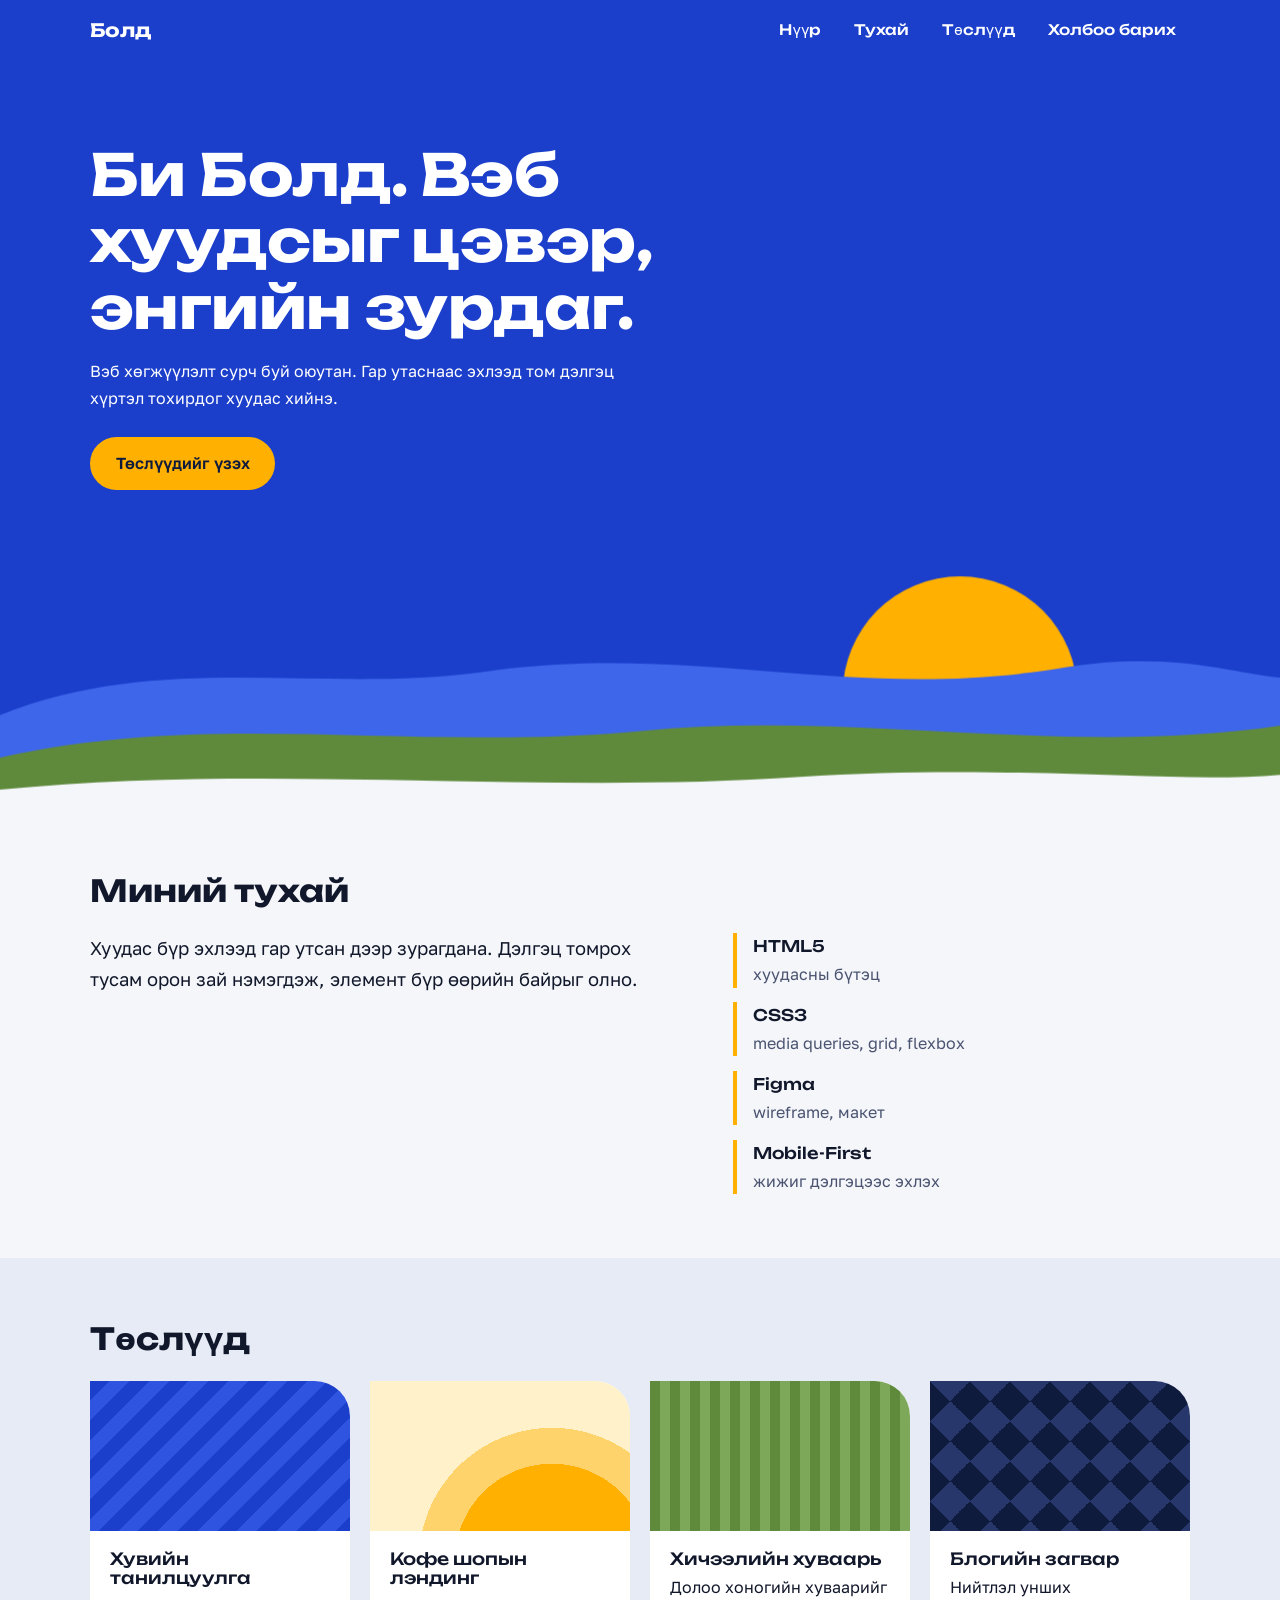
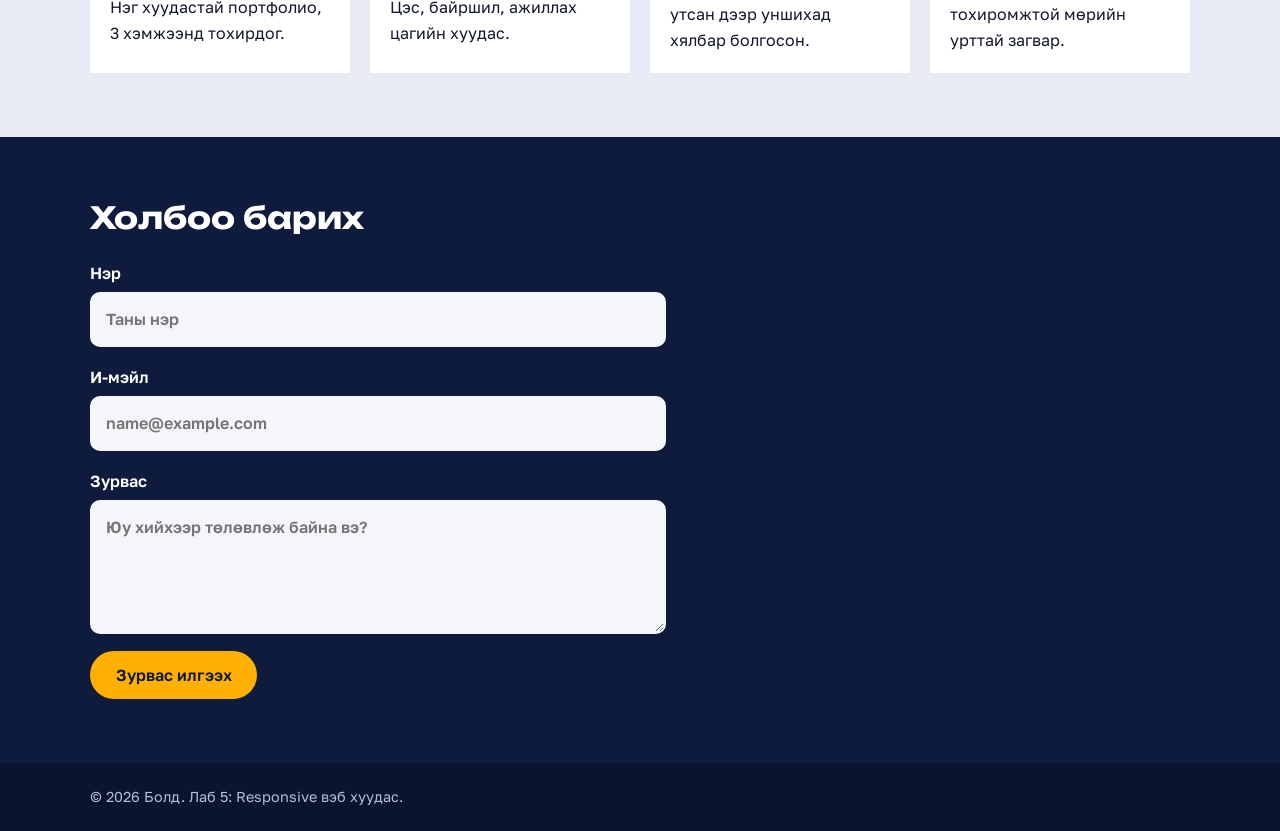
==== index.html @ d48f2f53 "lab5 initial commit" ====
<!DOCTYPE html>
<html lang="mn">
<head>
  <meta charset="UTF-8">
  <meta name="viewport" content="width=device-width, initial-scale=1.0">
  <title>Болд – вэб загвар</title>
  <link rel="preconnect" href="https://fonts.googleapis.com">
  <link rel="preconnect" href="https://fonts.gstatic.com" crossorigin>
  <link href="https://fonts.googleapis.com/css2?family=Golos+Text:wght@400;600&family=Unbounded:wght@500;700&display=swap" rel="stylesheet">
  <link rel="stylesheet" href="style.css">
</head>
<body>
 
  <header class="header">
    <a class="logo" href="#home">Болд</a>
 
    <!-- Гар утасны цэс: CSS-only (checkbox) -->
    <input type="checkbox" id="menu-toggle" class="menu-toggle" aria-label="Цэс нээх/хаах">
    <label for="menu-toggle" class="burger" aria-hidden="true"><span></span><span></span></label>
 
    <nav class="nav" aria-label="Үндсэн цэс">
      <ul>
        <li><a href="#home">Нүүр</a></li>
        <li><a href="#about">Тухай</a></li>
        <li><a href="#projects">Төслүүд</a></li>
        <li><a href="#contact">Холбоо барих</a></li>
      </ul>
    </nav>
  </header>
 
  <main>
    <section id="home" class="hero">
      <div class="hero-text">
        <h1>Би Болд. Вэб хуудсыг цэвэр, энгийн зурдаг.</h1>
        <p>Вэб хөгжүүлэлт сурч буй оюутан. Гар утаснаас эхлээд том дэлгэц хүртэл тохирдог хуудас хийнэ.</p>
        <a href="#projects" class="btn">Төслүүдийг үзэх</a>
      </div>
 
      <!-- Тал нутгийн үүр цайх: нар аажмаар мандана -->
      <svg class="landscape" viewBox="0 0 1200 300" preserveAspectRatio="xMidYMax slice" aria-hidden="true">
        <g class="sun"><circle cx="900" cy="190" r="110" fill="#FFB000"/></g>
        <path d="M0 210 C150 150 300 190 450 170 C650 140 800 200 1000 165 C1100 150 1150 170 1200 175 L1200 300 L0 300 Z" fill="#3E66EA"/>
        <path d="M0 250 C200 205 380 245 600 225 C800 205 1000 250 1200 220 L1200 300 L0 300 Z" fill="#5F8A3C"/>
        <path d="M0 280 C250 255 500 285 750 268 C950 255 1100 275 1200 266 L1200 300 L0 300 Z" fill="#F4F6FA"/>
      </svg>
    </section>
 
    <section id="about" class="section">
      <h2>Миний тухай</h2>
      <div class="about-grid">
        <p class="lead">Хуудас бүр эхлээд гар утсан дээр зурагдана. Дэлгэц томрох тусам орон зай нэмэгдэж, элемент бүр өөрийн байрыг олно.</p>
        <dl class="skills">
          <div><dt>HTML5</dt><dd>хуудасны бүтэц</dd></div>
          <div><dt>CSS3</dt><dd>media queries, grid, flexbox</dd></div>
          <div><dt>Figma</dt><dd>wireframe, макет</dd></div>
          <div><dt>Mobile-First</dt><dd>жижиг дэлгэцээс эхлэх</dd></div>
        </dl>
      </div>
    </section>
 
    <section id="projects" class="section projects">
      <h2>Төслүүд</h2>
      <div class="cards">
        <article class="card c1"><div class="thumb"></div><h3>Хувийн танилцуулга</h3><p>Нэг хуудастай портфолио, 3 хэмжээнд тохирдог.</p></article>
        <article class="card c2"><div class="thumb"></div><h3>Кофе шопын лэндинг</h3><p>Цэс, байршил, ажиллах цагийн хуудас.</p></article>
        <article class="card c3"><div class="thumb"></div><h3>Хичээлийн хуваарь</h3><p>Долоо хоногийн хуваарийг утсан дээр уншихад хялбар болгосон.</p></article>
        <article class="card c4"><div class="thumb"></div><h3>Блогийн загвар</h3><p>Нийтлэл унших тохиромжтой мөрийн урттай загвар.</p></article>
      </div>
    </section>
 
    <section id="contact" class="section contact">
      <h2>Холбоо барих</h2>
      <form class="form" action="#" onsubmit="return false">
        <label>Нэр <input type="text" placeholder="Таны нэр" autocomplete="name"></label>
        <label>И-мэйл <input type="email" placeholder="name@example.com" autocomplete="email"></label>
        <label>Зурвас <textarea rows="4" placeholder="Юу хийхээр төлөвлөж байна вэ?"></textarea></label>
        <button class="btn" type="submit">Зурвас илгээх</button>
      </form>
    </section>
  </main>
 
  <footer class="footer">
    <p>&copy; 2026 Болд. Лаб 5: Responsive вэб хуудас.</p>
  </footer>
 
</body>
</html>
---- style.css ----
:root {
  --sky: #1B3FCB;
  --sun: #FFB000;
  --steppe: #5F8A3C;
  --snow: #F4F6FA;
  --night: #0F1B3D;
  --ink: #12182B;
 
  --display: "Unbounded", "Arial Black", system-ui, sans-serif;
  --text: "Golos Text", system-ui, -apple-system, "Segoe UI", Roboto, Arial, sans-serif;
}
 
*, *::before, *::after { box-sizing: border-box; }
 
html { scroll-behavior: smooth; }
 
body {
  margin: 0;
  font-family: var(--text);
  font-size: 1rem;
  line-height: 1.65;
  color: var(--ink);
  background: var(--snow);
  overflow-x: hidden;                 /* хэвтээ скролл үүсэхээс сэргийлнэ */
}
 
img, svg, video { max-width: 100%; }
h1, h2, h3, p, dd, dt, a, label { overflow-wrap: anywhere; }
 
a { color: inherit; }
:focus-visible { outline: 3px solid var(--sun); outline-offset: 3px; }
 
h1, h2, h3 { font-family: var(--display); line-height: 1.15; margin: 0; }
 
/* Бүх хэсгийн хажуугийн зай нэг дор */
.header, .hero, .section, .footer { padding-inline: 1rem; }
 
/* ---------- Header + навигаци (гар утас) ---------- */
.header {
  position: sticky;
  top: 0;
  z-index: 10;
  display: flex;
  align-items: center;
  justify-content: space-between;
  padding-block: 0.7rem;
  background: var(--sky);
  color: #fff;
}
.logo {
  font-family: var(--display);
  font-weight: 700;
  font-size: 1.15rem;
  text-decoration: none;
}
 
.menu-toggle { position: absolute; opacity: 0; pointer-events: none; }
 
.burger {
  display: grid;
  gap: 7px;
  width: 44px;
  height: 44px;
  place-content: center;
  cursor: pointer;
}
.burger span {
  display: block;
  width: 26px;
  height: 3px;
  background: var(--sun);
  border-radius: 2px;
  transition: transform 0.25s;
}
.menu-toggle:focus-visible ~ .burger { outline: 3px solid var(--sun); outline-offset: 2px; }
.menu-toggle:checked ~ .burger span:first-child { transform: translateY(5px) rotate(45deg); }
.menu-toggle:checked ~ .burger span:last-child  { transform: translateY(-5px) rotate(-45deg); }
 
/* Цэс нь гар утсан дээр толгойн доор бүтэн өргөнөөр задарна */
.nav {
  position: absolute;
  top: 100%;
  left: 0;
  right: 0;
  background: var(--night);
  max-height: 0;
  overflow: hidden;
  transition: max-height 0.3s ease;
}
.nav ul { list-style: none; margin: 0; padding: 0; }
.nav a {
  display: block;
  padding: 1.1rem 1rem;
  font-family: var(--display);
  font-weight: 500;
  font-size: 1.05rem;
  color: #fff;
  text-decoration: none;
  border-top: 1px solid rgba(255, 255, 255, 0.15);
}
.nav a:hover { color: var(--sun); }
.menu-toggle:checked ~ .nav { max-height: 420px; }
 
/* ---------- Hero ---------- */
.hero {
  position: relative;
  overflow: hidden;                 /* SVG хэмжээнээс халихгүй */
  padding-block: 2.5rem 15rem;      /* доод зай = ландшафтын өндөр, текст давхцахгүй */
  background: var(--sky);
  color: #fff;
}
.hero-text { position: relative; z-index: 1; max-width: 38rem; }
.hero h1 { font-weight: 700; font-size: clamp(1.7rem, 8vw, 2.4rem); letter-spacing: -0.01em; }
.hero p { margin: 1.1rem 0 1.6rem; max-width: 34rem; }
 
.landscape {
  position: absolute;
  left: 0;
  bottom: -1px;
  width: 100%;
  height: 12.5rem;
  display: block;
}
.sun { transform-box: fill-box; animation: rise 1.8s cubic-bezier(.2, .7, .2, 1) both; }
@keyframes rise { from { transform: translateY(110px); } to { transform: translateY(0); } }
 
.btn {
  display: inline-block;
  padding: 0.85rem 1.6rem;
  background: var(--sun);
  color: var(--night);
  font-family: var(--text);
  font-weight: 600;
  font-size: 1rem;
  border: 0;
  border-radius: 999px;
  text-decoration: none;
  cursor: pointer;
}
.btn:hover { background: #fff; }
 
/* ---------- Section-ууд ---------- */
.section { padding-block: 3rem; }
.section h2 { font-size: clamp(1.4rem, 6vw, 1.9rem); margin-bottom: 1.5rem; }
 
.about-grid { display: grid; grid-template-columns: 1fr; gap: 2rem; }
.lead { margin: 0; font-size: 1.15rem; max-width: 36rem; }
 
.skills { margin: 0; display: grid; gap: 0.9rem; }
.skills div { padding-left: 1rem; border-left: 4px solid var(--sun); }
.skills dt { font-family: var(--display); font-weight: 500; font-size: 1rem; }
.skills dd { margin: 0.1rem 0 0; color: #4a5370; }
 
/* ---------- Төслүүд ---------- */
.projects { background: #E6EBF5; }
.cards { display: grid; grid-template-columns: 1fr; gap: 1.25rem; }
.card {
  background: #fff;
  border-radius: 0 2.2rem 0 0;      /* зөвхөн нэг булан нь бөөрөнхий */
  overflow: hidden;
  padding-bottom: 1.25rem;
}
.card h3 { font-weight: 500; font-size: 1.05rem; margin: 1.1rem 1.25rem 0.4rem; }
.card p { margin: 0 1.25rem; }
 
.thumb { height: 120px; }
.c1 .thumb { background: repeating-linear-gradient(135deg, var(--sky) 0 14px, #2F55E0 14px 28px); }
.c2 .thumb { background: radial-gradient(circle at 70% 120%, var(--sun) 0 38%, #FFD36B 38% 52%, #FFF1C9 52%); }
.c3 .thumb { background: repeating-linear-gradient(90deg, var(--steppe) 0 10px, #7DA85A 10px 20px); }
.c4 .thumb { background: conic-gradient(from 45deg at 50% 50%, var(--night) 0 25%, #27366B 0 50%, var(--night) 0 75%, #27366B 0) 0 0 / 40px 40px; }
 
/* ---------- Холбоо барих ---------- */
.contact { background: var(--night); color: #fff; }
.form { display: grid; gap: 1.1rem; max-width: 36rem; }
.form label { display: grid; gap: 0.35rem; font-weight: 600; }
.form input, .form textarea {
  width: 100%;
  padding: 0.75rem 0.9rem;
  font: inherit;
  color: var(--ink);
  background: var(--snow);
  border: 2px solid transparent;
  border-radius: 10px;
}
.form input:focus, .form textarea:focus { border-color: var(--sun); outline: none; }
.form .btn { justify-self: start; }
 
.footer { padding-block: 1.4rem; background: #0A1330; color: #b6bfd8; font-size: 0.9rem; }
.footer p { margin: 0; }
 
/* =========================================================
   ТАБЛЕТ: >= 768px
   ========================================================= */
@media (min-width: 768px) {
  .header, .hero, .section, .footer { padding-inline: 2rem; }
 
  /* Burger-г нууж, цэсийг хэвтээ болгоно */
  .burger { display: none; }
  .nav {
    position: static;
    max-height: none;
    overflow: visible;
    background: transparent;
  }
  .nav ul { display: flex; gap: 0.25rem; }
  .nav a {
    padding: 0.5rem 0.9rem;
    font-size: 0.9rem;
    border: 0;
    border-radius: 999px;
  }
  .nav a:hover { background: rgba(255, 255, 255, 0.14); color: #fff; }
 
  .hero { padding-block: 4rem 18rem; }
  .hero h1 { font-size: clamp(2.2rem, 5.5vw, 3.2rem); }
  .landscape { height: 16rem; }
 
  .section { padding-block: 4rem; }
  .about-grid { grid-template-columns: 1.3fr 1fr; align-items: start; gap: 3rem; }
  .cards { grid-template-columns: repeat(2, 1fr); }
}
 
/* =========================================================
   КОМПЬЮТЕР: >= 1024px
   ========================================================= */
@media (min-width: 1024px) {
  /* контентыг 1100px-ээр хязгаарлана */
  .header, .hero, .section, .footer {
    padding-inline: max(2rem, calc((100% - 1100px) / 2));
  }
  .hero { padding-block: 5rem 20rem; }
  .hero h1 { font-size: 3.6rem; }
  .landscape { height: 20rem; }
 
  .cards { grid-template-columns: repeat(4, 1fr); }
  .thumb { height: 150px; }
}
 
/* Хөдөлгөөн багасгах тохиргоотой хэрэглэгчид */
@media (prefers-reduced-motion: reduce) {
  html { scroll-behavior: auto; }
  .sun { animation: none; }
  .nav, .burger span { transition: none; }
}
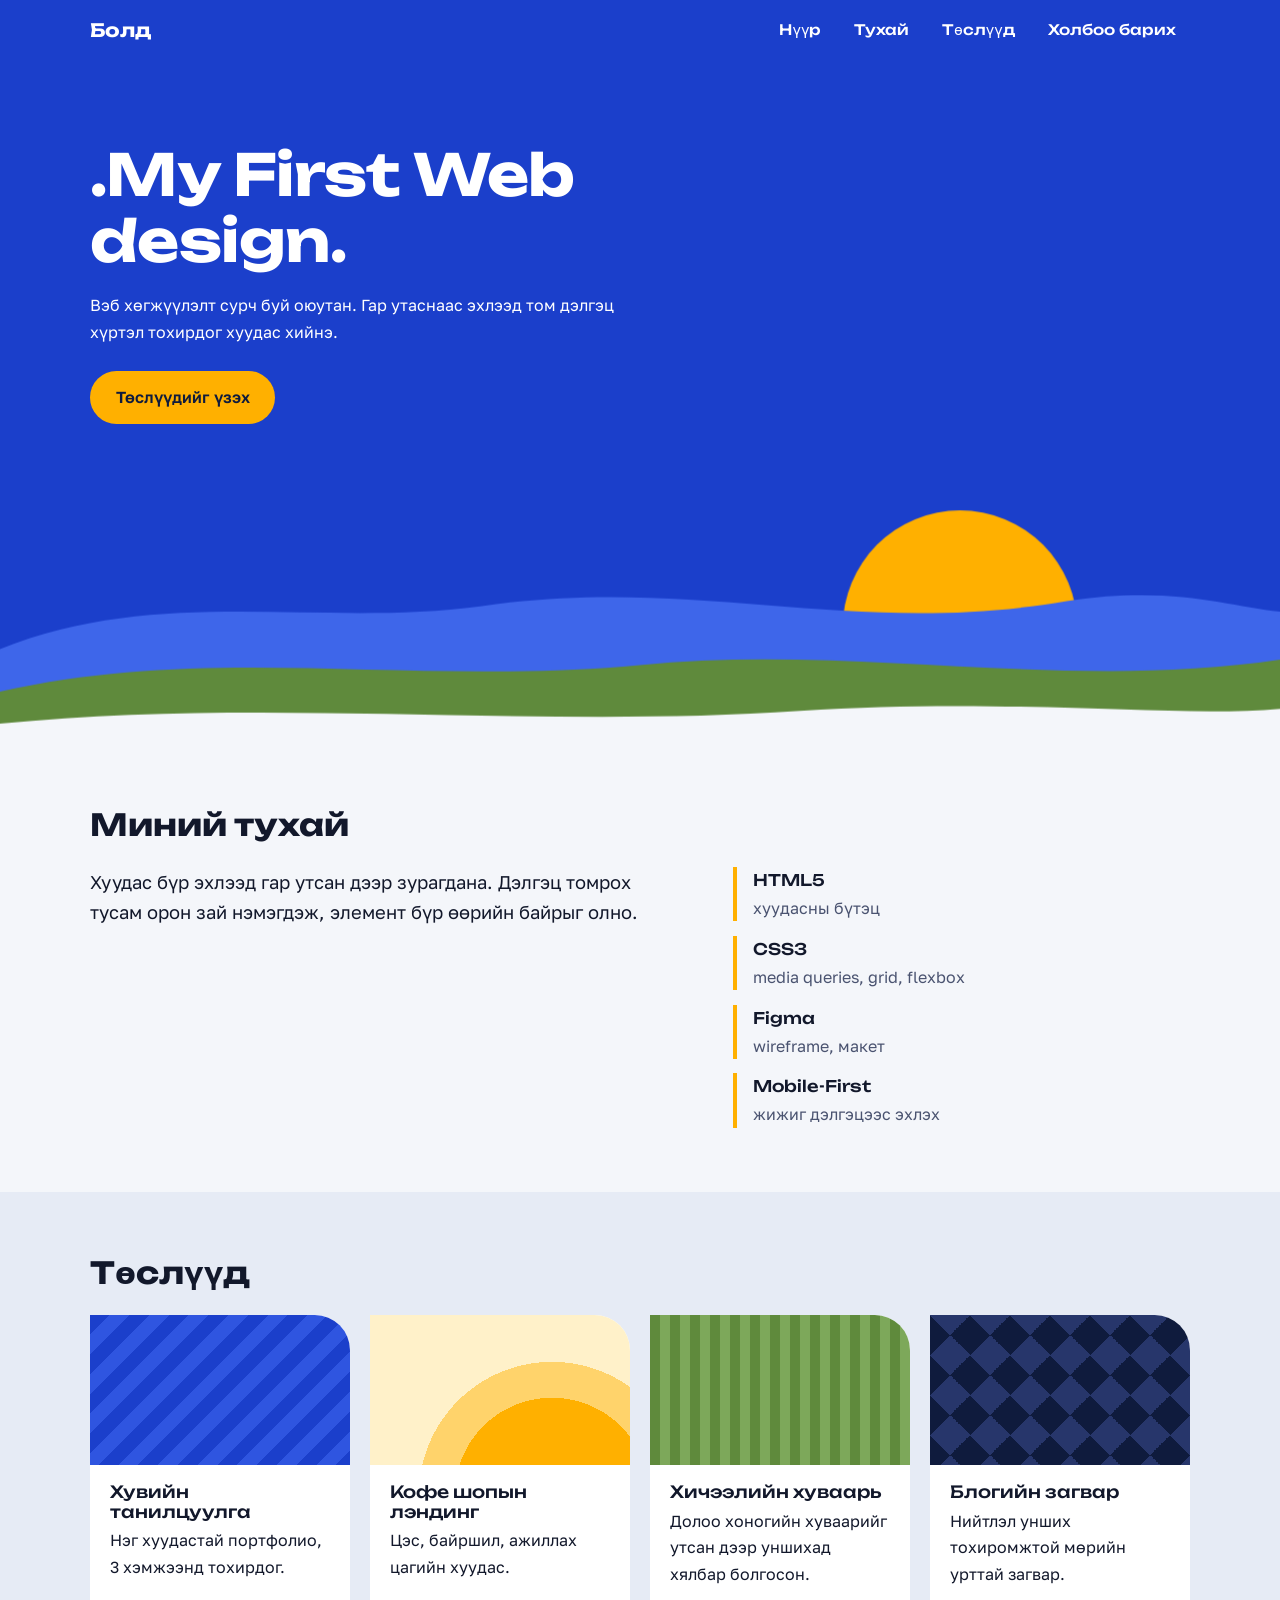
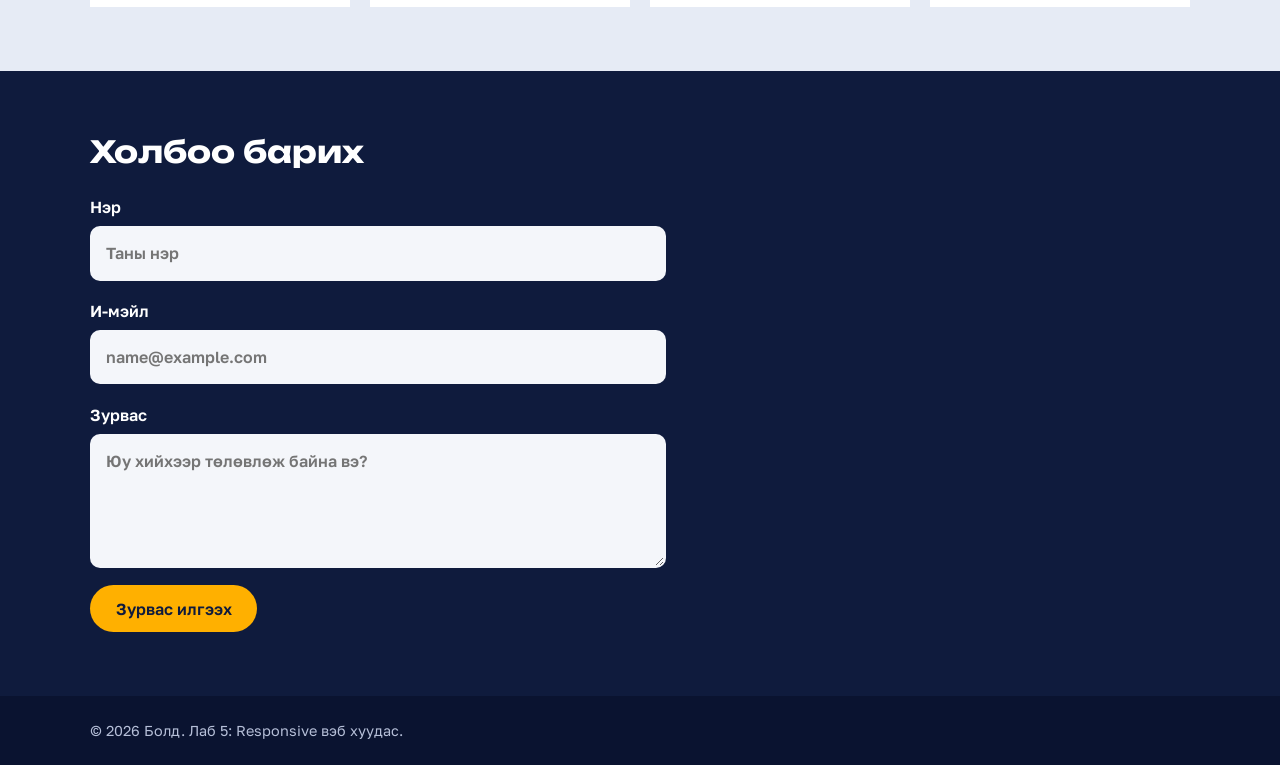
==== commit a28e0acb: "Update title and heading in index.html" ====
--- a/index.html
+++ b/index.html
@@ -3,7 +3,7 @@
 <head>
   <meta charset="UTF-8">
   <meta name="viewport" content="width=device-width, initial-scale=1.0">
-  <title>Болд – вэб загвар</title>
+  <title>Someone – вэб загвар</title>
   <link rel="preconnect" href="https://fonts.googleapis.com">
   <link rel="preconnect" href="https://fonts.gstatic.com" crossorigin>
   <link href="https://fonts.googleapis.com/css2?family=Golos+Text:wght@400;600&family=Unbounded:wght@500;700&display=swap" rel="stylesheet">
@@ -31,7 +31,7 @@
   <main>
     <section id="home" class="hero">
       <div class="hero-text">
-        <h1>Би Болд. Вэб хуудсыг цэвэр, энгийн зурдаг.</h1>
+        <h1>.My First Web design.</h1>
         <p>Вэб хөгжүүлэлт сурч буй оюутан. Гар утаснаас эхлээд том дэлгэц хүртэл тохирдог хуудас хийнэ.</p>
         <a href="#projects" class="btn">Төслүүдийг үзэх</a>
       </div>
@@ -84,4 +84,4 @@
   </footer>
  
 </body>
-</html>+</html>
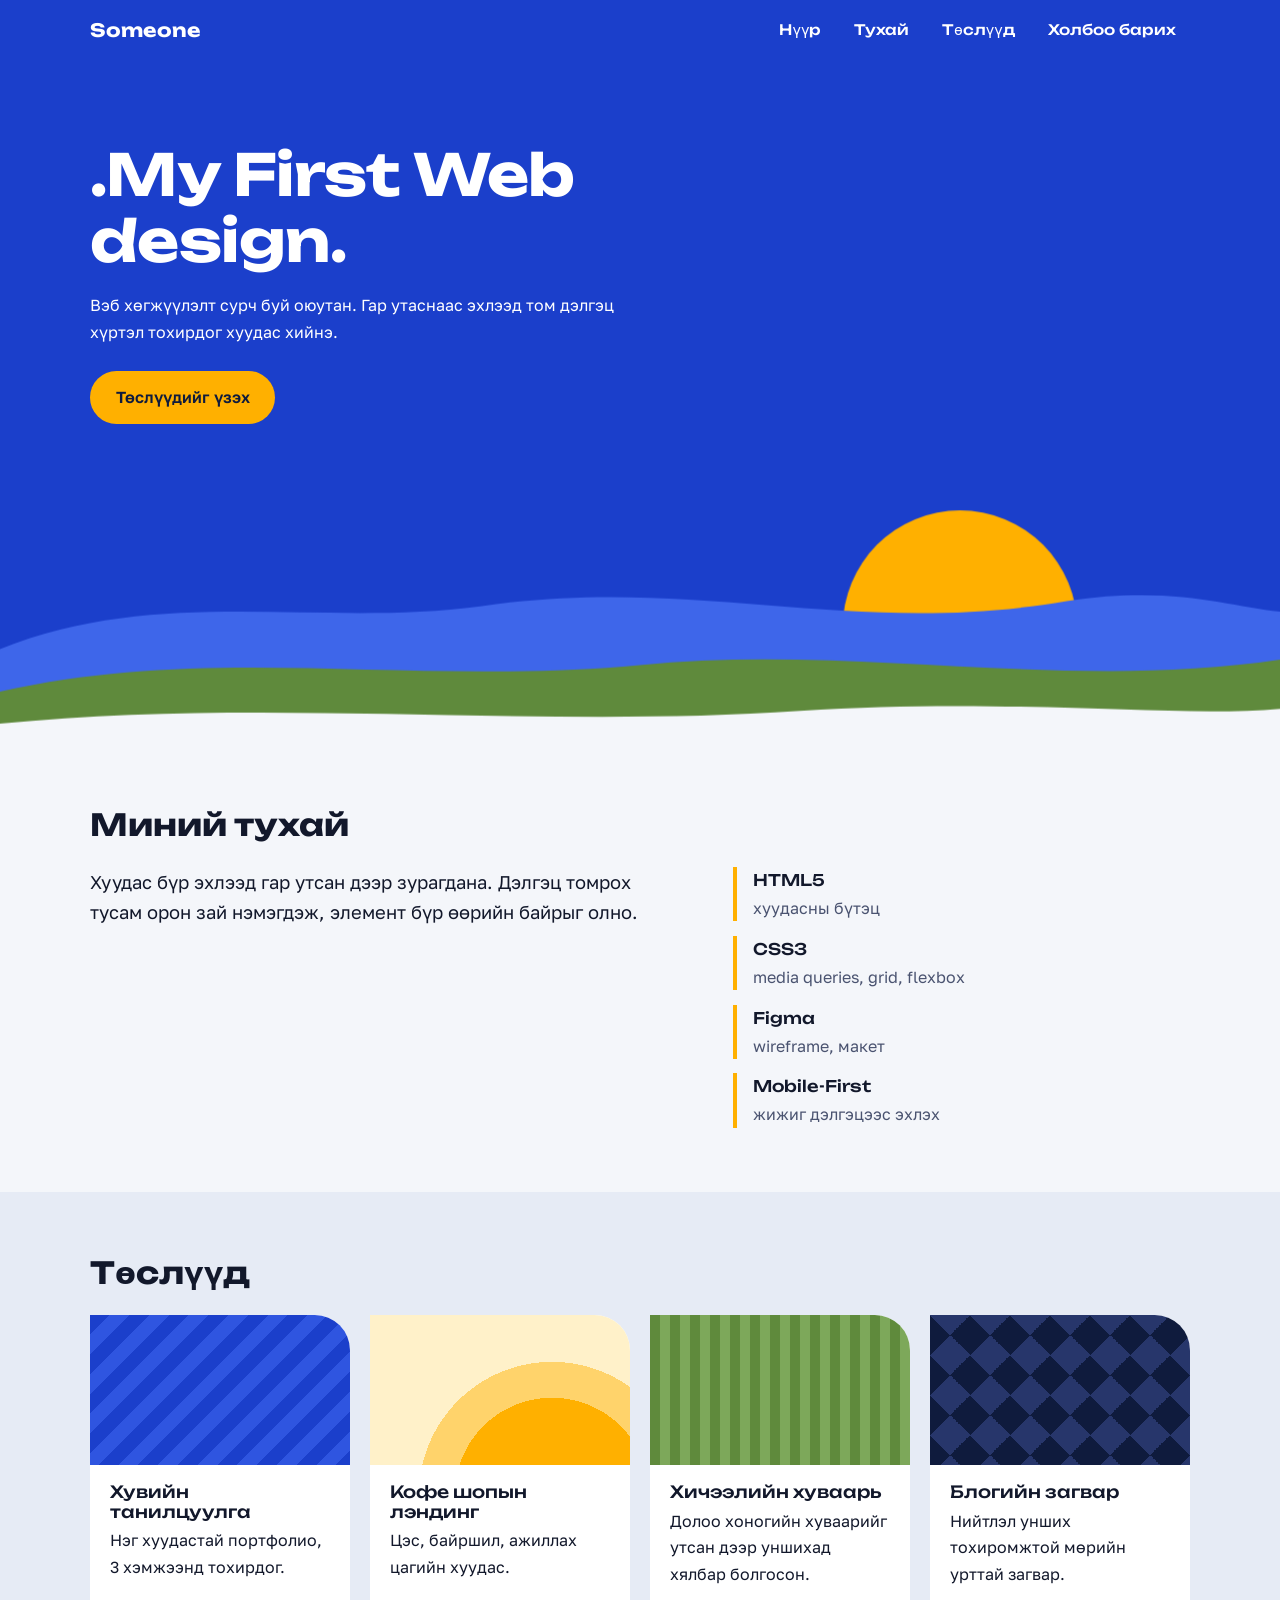
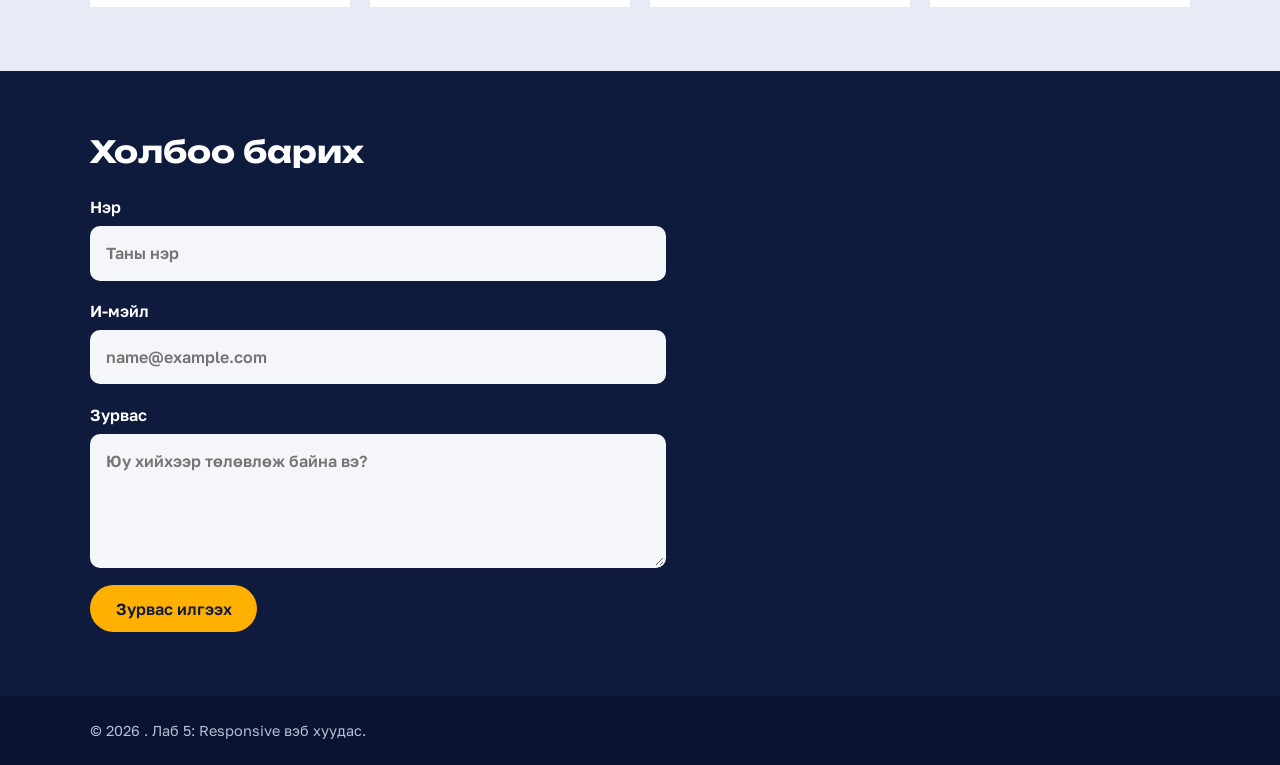
==== commit dddd125a: "Update logo text and footer copyright notice" ====
--- a/index.html
+++ b/index.html
@@ -12,7 +12,7 @@
 <body>
  
   <header class="header">
-    <a class="logo" href="#home">Болд</a>
+    <a class="logo" href="#home">Someone</a>
  
     <!-- Гар утасны цэс: CSS-only (checkbox) -->
     <input type="checkbox" id="menu-toggle" class="menu-toggle" aria-label="Цэс нээх/хаах">
@@ -80,7 +80,7 @@
   </main>
  
   <footer class="footer">
-    <p>&copy; 2026 Болд. Лаб 5: Responsive вэб хуудас.</p>
+    <p>&copy; 2026 . Лаб 5: Responsive вэб хуудас.</p>
   </footer>
  
 </body>
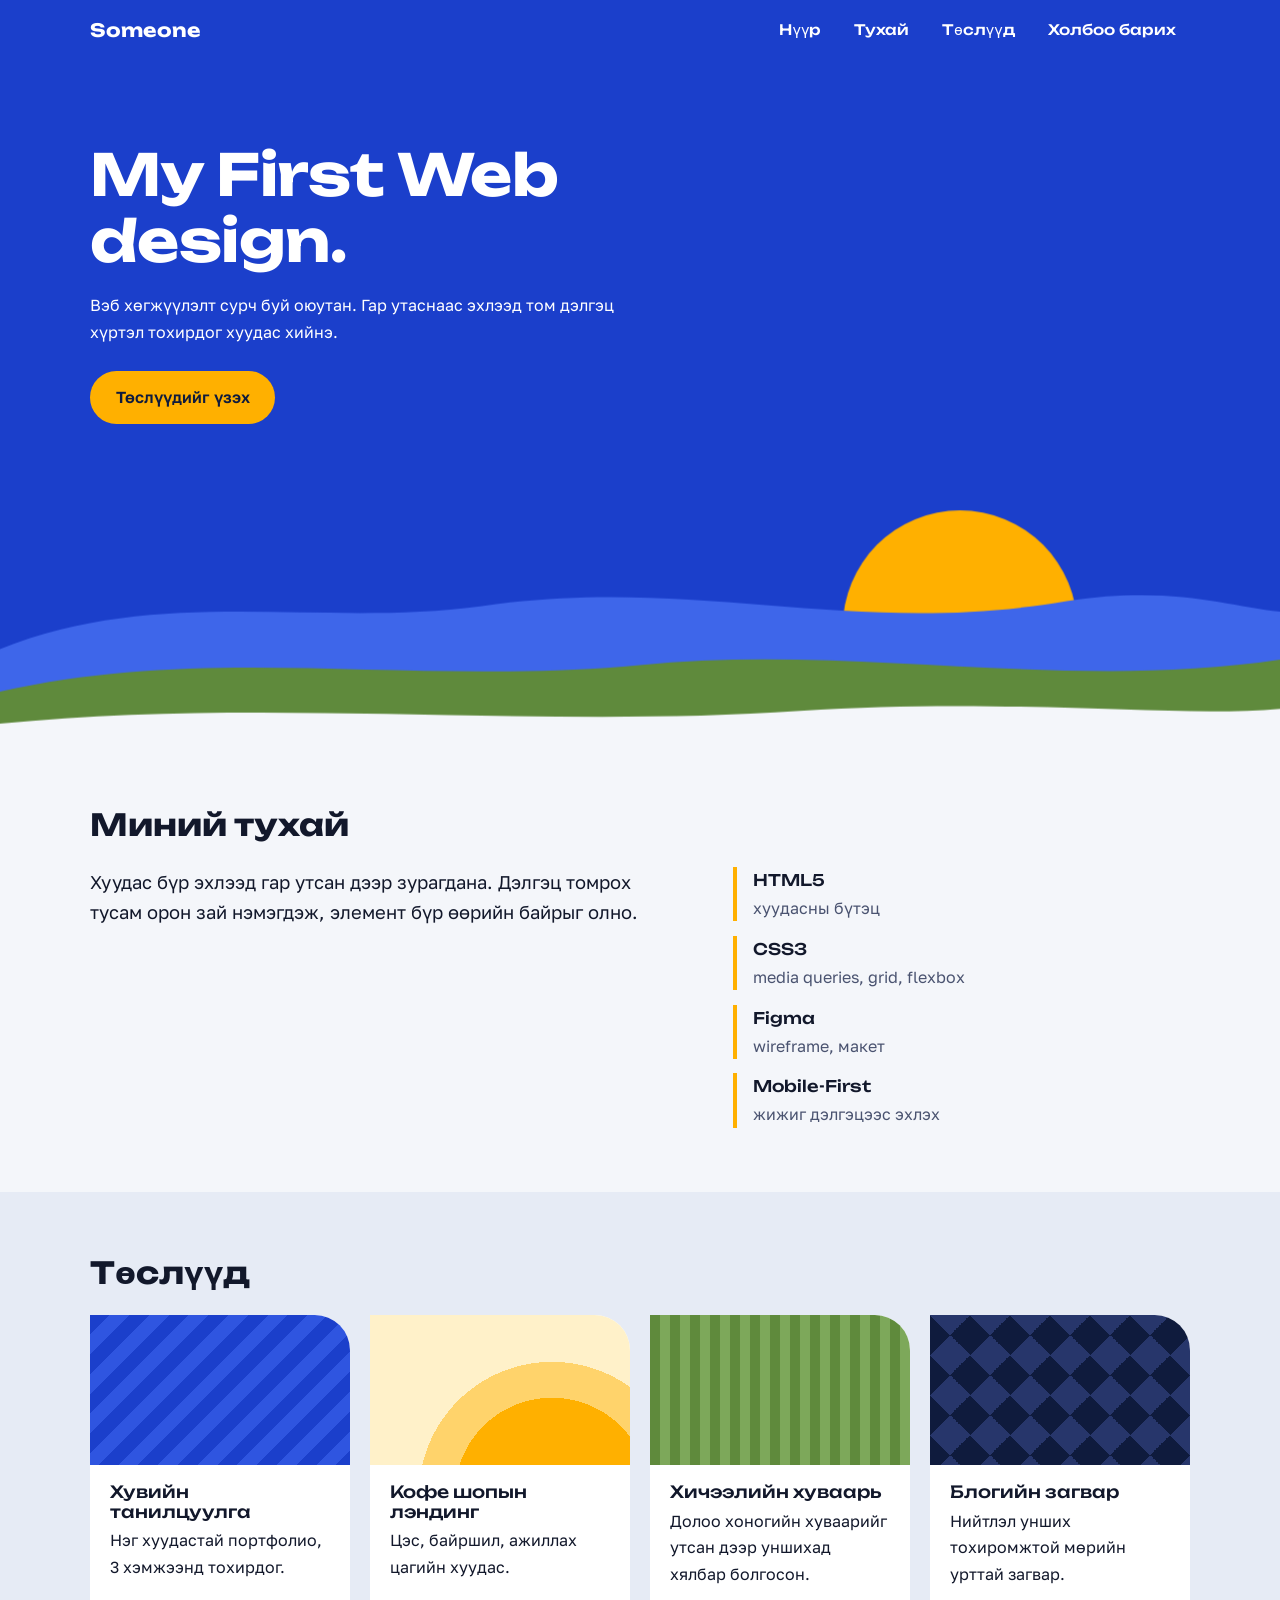
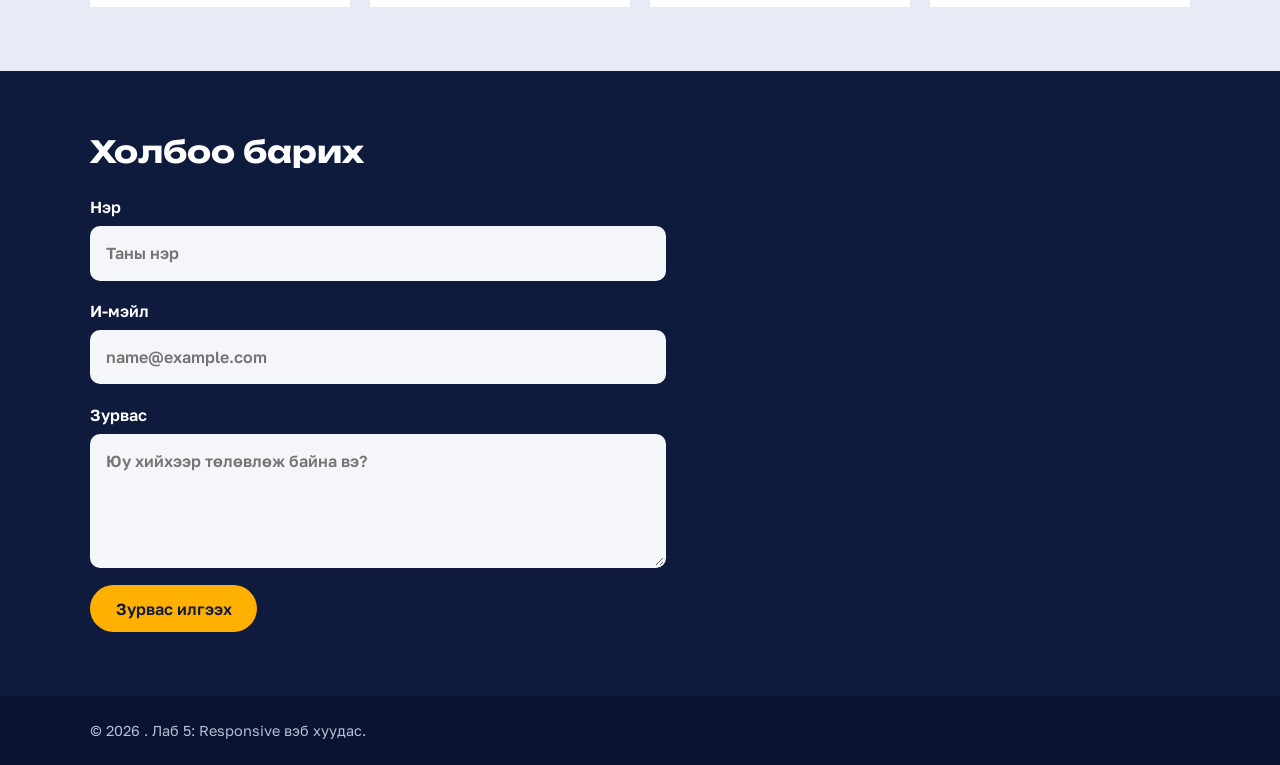
==== commit 457289e6: "Fix heading formatting in index.html" ====
--- a/index.html
+++ b/index.html
@@ -31,7 +31,7 @@
   <main>
     <section id="home" class="hero">
       <div class="hero-text">
-        <h1>.My First Web design.</h1>
+        <h1>My First Web design.</h1>
         <p>Вэб хөгжүүлэлт сурч буй оюутан. Гар утаснаас эхлээд том дэлгэц хүртэл тохирдог хуудас хийнэ.</p>
         <a href="#projects" class="btn">Төслүүдийг үзэх</a>
       </div>
